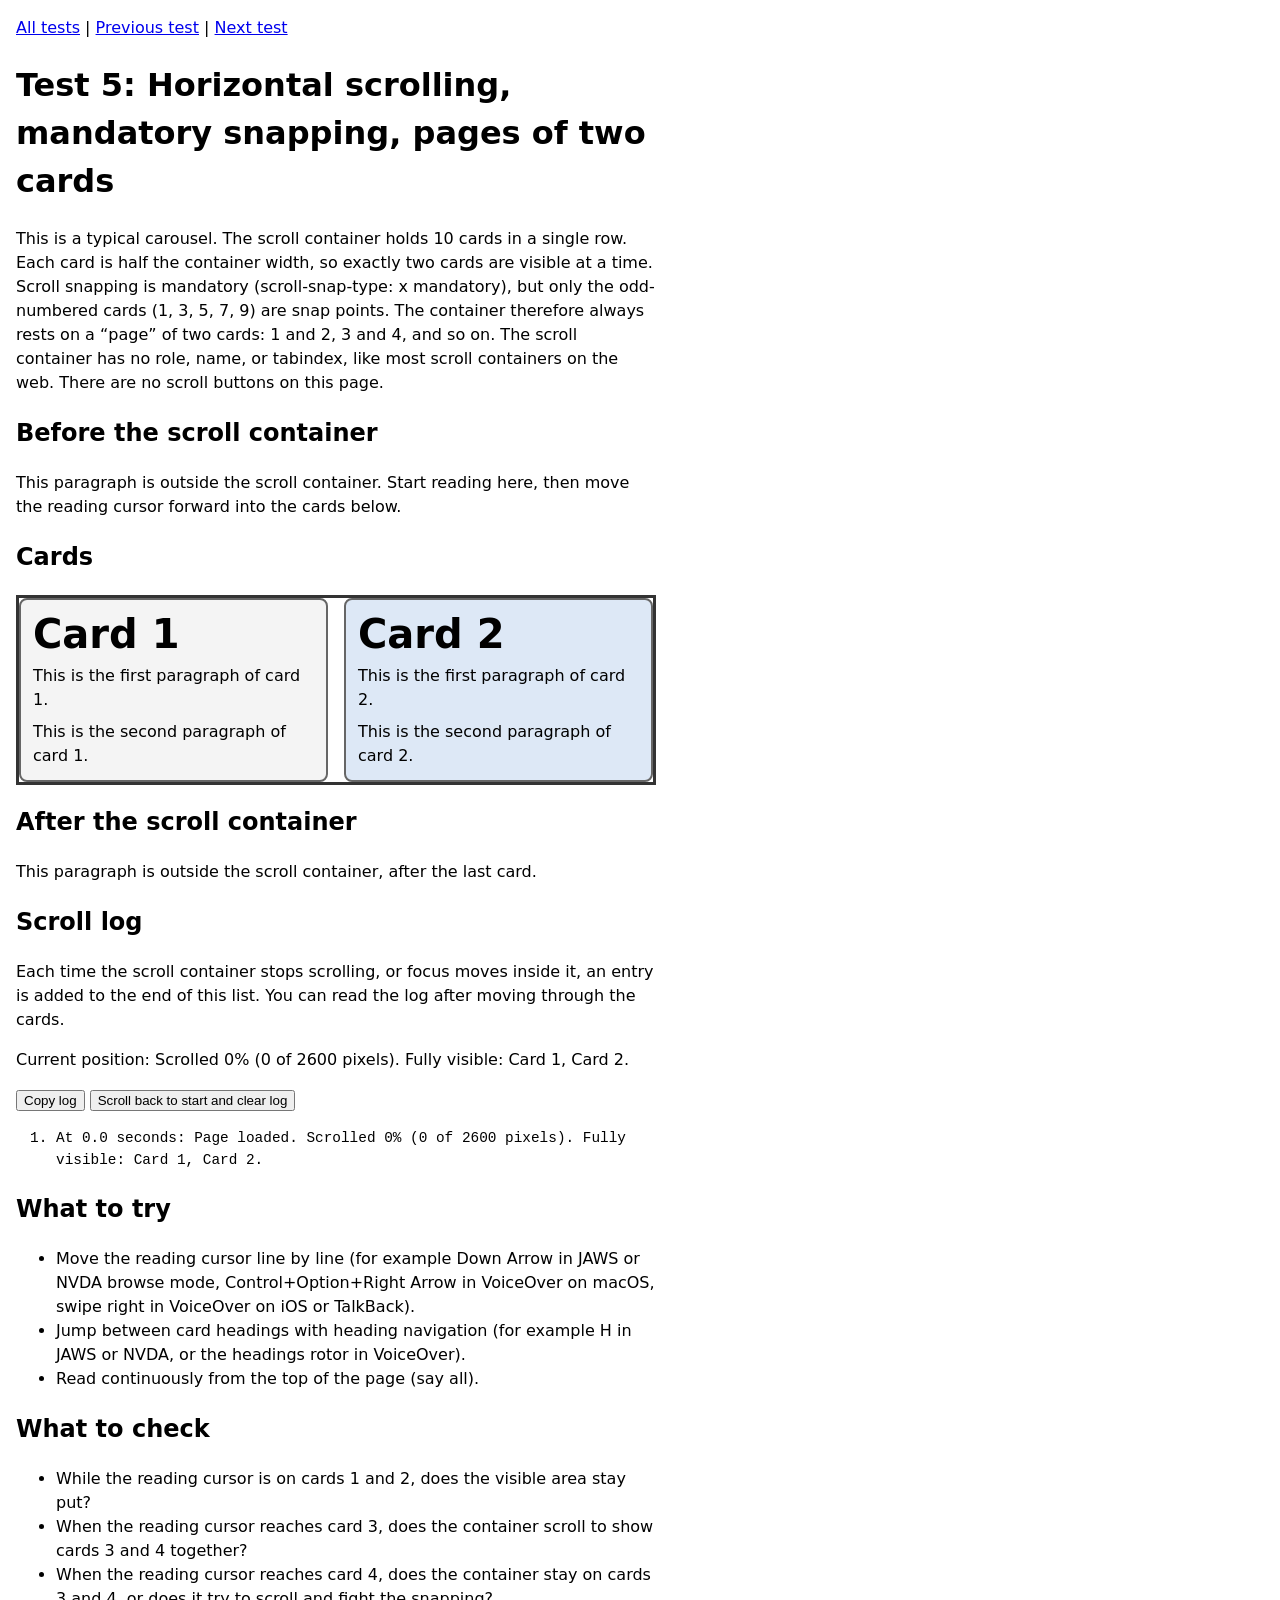
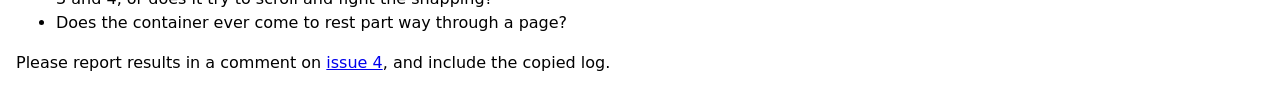
==== docs/horizontal-snap-pages.html @ 2632e5bb "Add screen reader scrolling test cases for issue #4 Plain static pages in docs/ (for GitHub Pages) t" ====
<!doctype html>
<html lang="en">
<head>
  <meta charset="utf-8">
  <meta name="viewport" content="width=device-width, initial-scale=1">
  <title>Test 5: Horizontal scrolling, mandatory snapping, pages of two cards</title>
  <link rel="stylesheet" href="style.css">
</head>
<body>
  <nav aria-label="Test navigation"><a href="./">All tests</a> | <a href="horizontal-snap.html">Previous test</a> | <a href="horizontal-snap-proximity.html">Next test</a></nav>
  <main>
    <h1>Test 5: Horizontal scrolling, mandatory snapping, pages of two cards</h1>
    <p>This is a typical carousel. The scroll container holds 10 cards in a single row. Each card is half the container width, so exactly two cards are visible at a time. Scroll snapping is mandatory (scroll-snap-type: x mandatory), but only the odd-numbered cards (1, 3, 5, 7, 9) are snap points. The container therefore always rests on a “page” of two cards: 1 and 2, 3 and 4, and so on. The scroll container has no role, name, or tabindex, like
    most scroll containers on the web. There are no scroll buttons on this page.</p>

    <h2>Before the scroll container</h2>
    <p>This paragraph is outside the scroll container. Start reading here, then move the
    reading cursor forward into the cards below.</p>

    <h2>Cards</h2>
    <div class="scroller horizontal half-widths snap-mandatory snap-odd">
      <article class="card" data-name="Card 1">
        <h3>Card 1</h3>
        <p>This is the first paragraph of card 1.</p>
        <p>This is the second paragraph of card 1.</p>
      </article>
      <article class="card" data-name="Card 2">
        <h3>Card 2</h3>
        <p>This is the first paragraph of card 2.</p>
        <p>This is the second paragraph of card 2.</p>
      </article>
      <article class="card" data-name="Card 3">
        <h3>Card 3</h3>
        <p>This is the first paragraph of card 3.</p>
        <p>This is the second paragraph of card 3.</p>
      </article>
      <article class="card" data-name="Card 4">
        <h3>Card 4</h3>
        <p>This is the first paragraph of card 4.</p>
        <p>This is the second paragraph of card 4.</p>
      </article>
      <article class="card" data-name="Card 5">
        <h3>Card 5</h3>
        <p>This is the first paragraph of card 5.</p>
        <p>This is the second paragraph of card 5.</p>
      </article>
      <article class="card" data-name="Card 6">
        <h3>Card 6</h3>
        <p>This is the first paragraph of card 6.</p>
        <p>This is the second paragraph of card 6.</p>
      </article>
      <article class="card" data-name="Card 7">
        <h3>Card 7</h3>
        <p>This is the first paragraph of card 7.</p>
        <p>This is the second paragraph of card 7.</p>
      </article>
      <article class="card" data-name="Card 8">
        <h3>Card 8</h3>
        <p>This is the first paragraph of card 8.</p>
        <p>This is the second paragraph of card 8.</p>
      </article>
      <article class="card" data-name="Card 9">
        <h3>Card 9</h3>
        <p>This is the first paragraph of card 9.</p>
        <p>This is the second paragraph of card 9.</p>
      </article>
      <article class="card" data-name="Card 10">
        <h3>Card 10</h3>
        <p>This is the first paragraph of card 10.</p>
        <p>This is the second paragraph of card 10.</p>
      </article>
    </div>

    <h2>After the scroll container</h2>
    <p>This paragraph is outside the scroll container, after the last card.</p>

    <h2>Scroll log</h2>
    <p>Each time the scroll container stops scrolling, or focus moves inside it, an entry is
    added to the end of this list. You can read the log after moving through the cards.</p>
    <p>Current position: <span id="status">Not measured yet.</span></p>
    <p>
      <button type="button" id="copy-log">Copy log</button>
      <button type="button" id="reset">Scroll back to start and clear log</button>
      <span id="copy-result" role="status"></span>
    </p>
    <ol id="log"></ol>

    <h2>What to try</h2>
    <ul>
      <li>Move the reading cursor line by line (for example Down Arrow in JAWS or NVDA browse mode, Control+Option+Right Arrow in VoiceOver on macOS, swipe right in VoiceOver on iOS or TalkBack).</li>
      <li>Jump between card headings with heading navigation (for example H in JAWS or NVDA, or the headings rotor in VoiceOver).</li>
      <li>Read continuously from the top of the page (say all).</li>
    </ul>

    <h2>What to check</h2>
    <ul>
      <li>While the reading cursor is on cards 1 and 2, does the visible area stay put?</li>
      <li>When the reading cursor reaches card 3, does the container scroll to show cards 3 and 4 together?</li>
      <li>When the reading cursor reaches card 4, does the container stay on cards 3 and 4, or does it try to scroll and fight the snapping?</li>
      <li>Does the container ever come to rest part way through a page?</li>
    </ul>
    <p>Please report results in a comment on <a href="https://github.com/davidsgrogan/scroll-buttons/issues/4">issue 4</a>, and include the
    copied log.</p>
  </main>
  <script src="scroll-log.js"></script>
</body>
</html>
---- docs/style.css ----
/* Shared styles for the issue #4 screen reader scrolling tests. */

body {
  font-family: system-ui, sans-serif;
  line-height: 1.5;
  margin: 1rem;
}

main {
  max-width: 40rem;
}

.scroller {
  border: 3px solid #333;
  box-sizing: border-box;
  width: 100%;
}

.card {
  box-sizing: border-box;
  border: 2px solid #666;
  border-radius: 0.5rem;
  padding: 0.75rem;
  background: #f4f4f4;
}

.card h3 {
  margin: 0;
  font-size: 2.5rem;
  line-height: 1.1;
}

.card p {
  margin: 0.5rem 0 0;
}

/* Alternate card colors so the boundaries are obvious in screenshots. */
.card:nth-child(even) {
  background: #dde8f6;
}

/* Vertical containers. */
.scroller.vertical {
  height: 20rem;
  overflow-y: auto;
  overflow-x: hidden;
  display: flex;
  flex-direction: column;
  gap: 1rem;
}

.scroller.vertical .card {
  flex: 0 0 auto;
}

.scroller.vertical.one-per-view .card {
  flex: 0 0 100%;
}

/* Horizontal containers. */
.scroller.horizontal {
  overflow-x: auto;
  overflow-y: hidden;
  display: flex;
  gap: 1rem;
}

.scroller.horizontal.no-snap-widths .card {
  flex: 0 0 40%;
}

.scroller.horizontal.half-widths .card {
  flex: 0 0 calc((100% - 1rem) / 2);
}

/* Snapping. */
.scroller.vertical.snap-mandatory {
  scroll-snap-type: y mandatory;
}

.scroller.horizontal.snap-mandatory {
  scroll-snap-type: x mandatory;
}

.scroller.horizontal.snap-proximity {
  scroll-snap-type: x proximity;
}

.scroller.snap-every .card {
  scroll-snap-align: start;
}

.scroller.snap-odd .card:nth-child(odd) {
  scroll-snap-align: start;
}

#log {
  font-family: ui-monospace, monospace;
  font-size: 0.9rem;
}
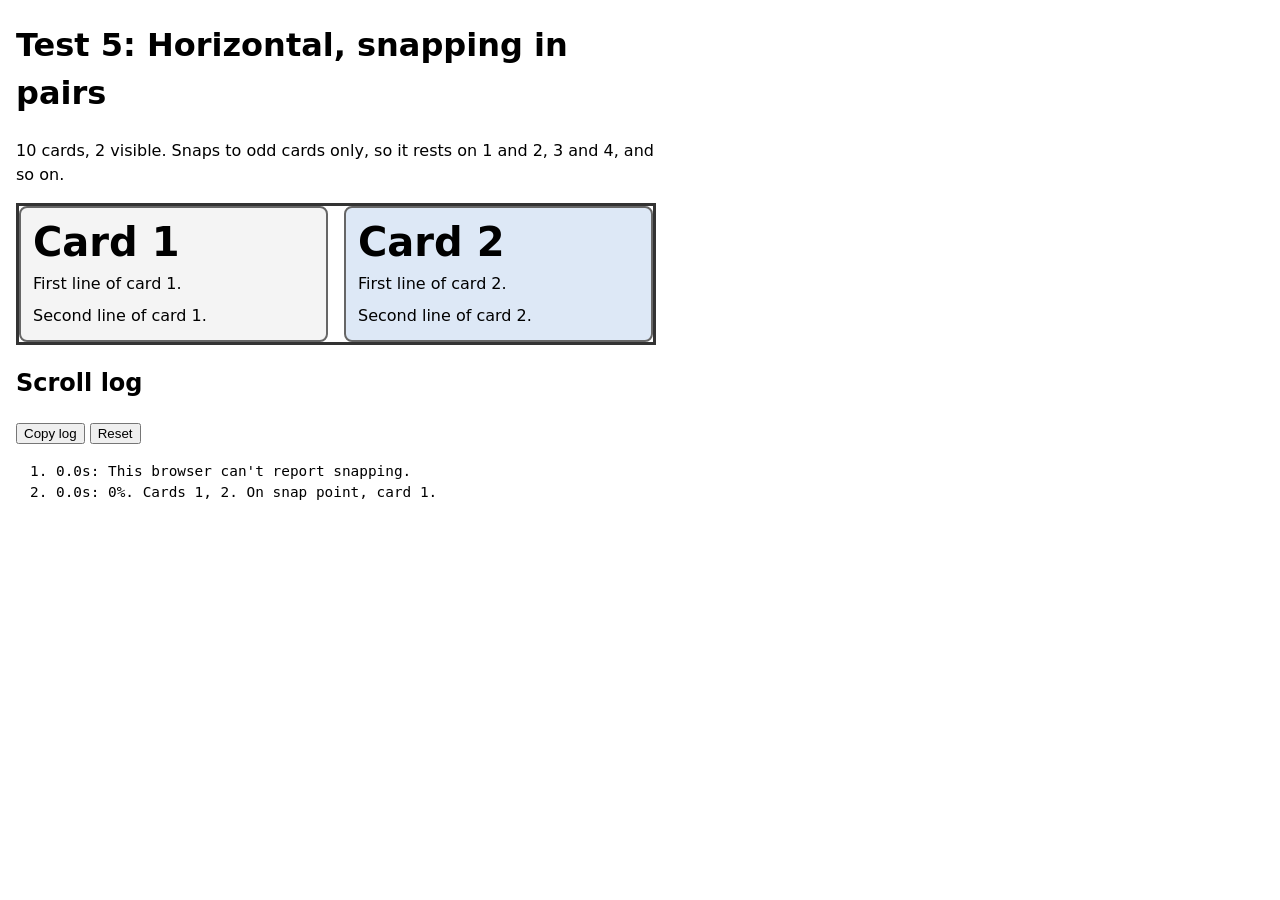
==== commit 16010c56: "Simplify scroll tests and improve the scroll log Remove the test with links in the cards, the naviga" ====
--- a/docs/horizontal-snap-pages.html
+++ b/docs/horizontal-snap-pages.html
@@ -3,105 +3,71 @@
 <head>
   <meta charset="utf-8">
   <meta name="viewport" content="width=device-width, initial-scale=1">
-  <title>Test 5: Horizontal scrolling, mandatory snapping, pages of two cards</title>
+  <title>Test 5: Horizontal, snapping in pairs</title>
   <link rel="stylesheet" href="style.css">
 </head>
 <body>
-  <nav aria-label="Test navigation"><a href="./">All tests</a> | <a href="horizontal-snap.html">Previous test</a> | <a href="horizontal-snap-proximity.html">Next test</a></nav>
-  <main>
-    <h1>Test 5: Horizontal scrolling, mandatory snapping, pages of two cards</h1>
-    <p>This is a typical carousel. The scroll container holds 10 cards in a single row. Each card is half the container width, so exactly two cards are visible at a time. Scroll snapping is mandatory (scroll-snap-type: x mandatory), but only the odd-numbered cards (1, 3, 5, 7, 9) are snap points. The container therefore always rests on a “page” of two cards: 1 and 2, 3 and 4, and so on. The scroll container has no role, name, or tabindex, like
-    most scroll containers on the web. There are no scroll buttons on this page.</p>
-
-    <h2>Before the scroll container</h2>
-    <p>This paragraph is outside the scroll container. Start reading here, then move the
-    reading cursor forward into the cards below.</p>
-
-    <h2>Cards</h2>
-    <div class="scroller horizontal half-widths snap-mandatory snap-odd">
-      <article class="card" data-name="Card 1">
-        <h3>Card 1</h3>
-        <p>This is the first paragraph of card 1.</p>
-        <p>This is the second paragraph of card 1.</p>
-      </article>
-      <article class="card" data-name="Card 2">
-        <h3>Card 2</h3>
-        <p>This is the first paragraph of card 2.</p>
-        <p>This is the second paragraph of card 2.</p>
-      </article>
-      <article class="card" data-name="Card 3">
-        <h3>Card 3</h3>
-        <p>This is the first paragraph of card 3.</p>
-        <p>This is the second paragraph of card 3.</p>
-      </article>
-      <article class="card" data-name="Card 4">
-        <h3>Card 4</h3>
-        <p>This is the first paragraph of card 4.</p>
-        <p>This is the second paragraph of card 4.</p>
-      </article>
-      <article class="card" data-name="Card 5">
-        <h3>Card 5</h3>
-        <p>This is the first paragraph of card 5.</p>
-        <p>This is the second paragraph of card 5.</p>
-      </article>
-      <article class="card" data-name="Card 6">
-        <h3>Card 6</h3>
-        <p>This is the first paragraph of card 6.</p>
-        <p>This is the second paragraph of card 6.</p>
-      </article>
-      <article class="card" data-name="Card 7">
-        <h3>Card 7</h3>
-        <p>This is the first paragraph of card 7.</p>
-        <p>This is the second paragraph of card 7.</p>
-      </article>
-      <article class="card" data-name="Card 8">
-        <h3>Card 8</h3>
-        <p>This is the first paragraph of card 8.</p>
-        <p>This is the second paragraph of card 8.</p>
-      </article>
-      <article class="card" data-name="Card 9">
-        <h3>Card 9</h3>
-        <p>This is the first paragraph of card 9.</p>
-        <p>This is the second paragraph of card 9.</p>
-      </article>
-      <article class="card" data-name="Card 10">
-        <h3>Card 10</h3>
-        <p>This is the first paragraph of card 10.</p>
-        <p>This is the second paragraph of card 10.</p>
-      </article>
-    </div>
-
-    <h2>After the scroll container</h2>
-    <p>This paragraph is outside the scroll container, after the last card.</p>
-
-    <h2>Scroll log</h2>
-    <p>Each time the scroll container stops scrolling, or focus moves inside it, an entry is
-    added to the end of this list. You can read the log after moving through the cards.</p>
-    <p>Current position: <span id="status">Not measured yet.</span></p>
-    <p>
-      <button type="button" id="copy-log">Copy log</button>
-      <button type="button" id="reset">Scroll back to start and clear log</button>
-      <span id="copy-result" role="status"></span>
-    </p>
-    <ol id="log"></ol>
-
-    <h2>What to try</h2>
-    <ul>
-      <li>Move the reading cursor line by line (for example Down Arrow in JAWS or NVDA browse mode, Control+Option+Right Arrow in VoiceOver on macOS, swipe right in VoiceOver on iOS or TalkBack).</li>
-      <li>Jump between card headings with heading navigation (for example H in JAWS or NVDA, or the headings rotor in VoiceOver).</li>
-      <li>Read continuously from the top of the page (say all).</li>
-    </ul>
-
-    <h2>What to check</h2>
-    <ul>
-      <li>While the reading cursor is on cards 1 and 2, does the visible area stay put?</li>
-      <li>When the reading cursor reaches card 3, does the container scroll to show cards 3 and 4 together?</li>
-      <li>When the reading cursor reaches card 4, does the container stay on cards 3 and 4, or does it try to scroll and fight the snapping?</li>
-      <li>Does the container ever come to rest part way through a page?</li>
-    </ul>
-    <p>Please report results in a comment on <a href="https://github.com/davidsgrogan/scroll-buttons/issues/4">issue 4</a>, and include the
-    copied log.</p>
-  </main>
+  <h1>Test 5: Horizontal, snapping in pairs</h1>
+  <p>10 cards, 2 visible. Snaps to odd cards only, so it rests on 1 and 2, 3 and 4, and so on.</p>
+  <div class="scroller horizontal half-widths snap-mandatory snap-odd">
+      <div class="card">
+        <h2>Card 1</h2>
+        <p>First line of card 1.</p>
+        <p>Second line of card 1.</p>
+      </div>
+      <div class="card">
+        <h2>Card 2</h2>
+        <p>First line of card 2.</p>
+        <p>Second line of card 2.</p>
+      </div>
+      <div class="card">
+        <h2>Card 3</h2>
+        <p>First line of card 3.</p>
+        <p>Second line of card 3.</p>
+      </div>
+      <div class="card">
+        <h2>Card 4</h2>
+        <p>First line of card 4.</p>
+        <p>Second line of card 4.</p>
+      </div>
+      <div class="card">
+        <h2>Card 5</h2>
+        <p>First line of card 5.</p>
+        <p>Second line of card 5.</p>
+      </div>
+      <div class="card">
+        <h2>Card 6</h2>
+        <p>First line of card 6.</p>
+        <p>Second line of card 6.</p>
+      </div>
+      <div class="card">
+        <h2>Card 7</h2>
+        <p>First line of card 7.</p>
+        <p>Second line of card 7.</p>
+      </div>
+      <div class="card">
+        <h2>Card 8</h2>
+        <p>First line of card 8.</p>
+        <p>Second line of card 8.</p>
+      </div>
+      <div class="card">
+        <h2>Card 9</h2>
+        <p>First line of card 9.</p>
+        <p>Second line of card 9.</p>
+      </div>
+      <div class="card">
+        <h2>Card 10</h2>
+        <p>First line of card 10.</p>
+        <p>Second line of card 10.</p>
+      </div>
+  </div>
+  <h2>Scroll log</h2>
+  <p>
+    <button type="button" id="copy-log">Copy log</button>
+    <button type="button" id="reset">Reset</button>
+    <span id="copy-result" role="status"></span>
+  </p>
+  <ol id="log"></ol>
   <script src="scroll-log.js"></script>
 </body>
 </html>
--- a/docs/style.css
+++ b/docs/style.css
@@ -4,9 +4,6 @@
   font-family: system-ui, sans-serif;
   line-height: 1.5;
   margin: 1rem;
-}
-
-main {
   max-width: 40rem;
 }
 
@@ -24,7 +21,7 @@
   background: #f4f4f4;
 }
 
-.card h3 {
+.card h2 {
   margin: 0;
   font-size: 2.5rem;
   line-height: 1.1;
@@ -94,6 +91,13 @@
   scroll-snap-align: start;
 }
 
+/* Chrome's proximity range is a third of the scroller's width, so snap points
+   must be more than two thirds of the width apart for proximity to ever leave
+   the container between them. */
+.scroller.snap-third .card:nth-child(3n+1) {
+  scroll-snap-align: start;
+}
+
 #log {
   font-family: ui-monospace, monospace;
   font-size: 0.9rem;
